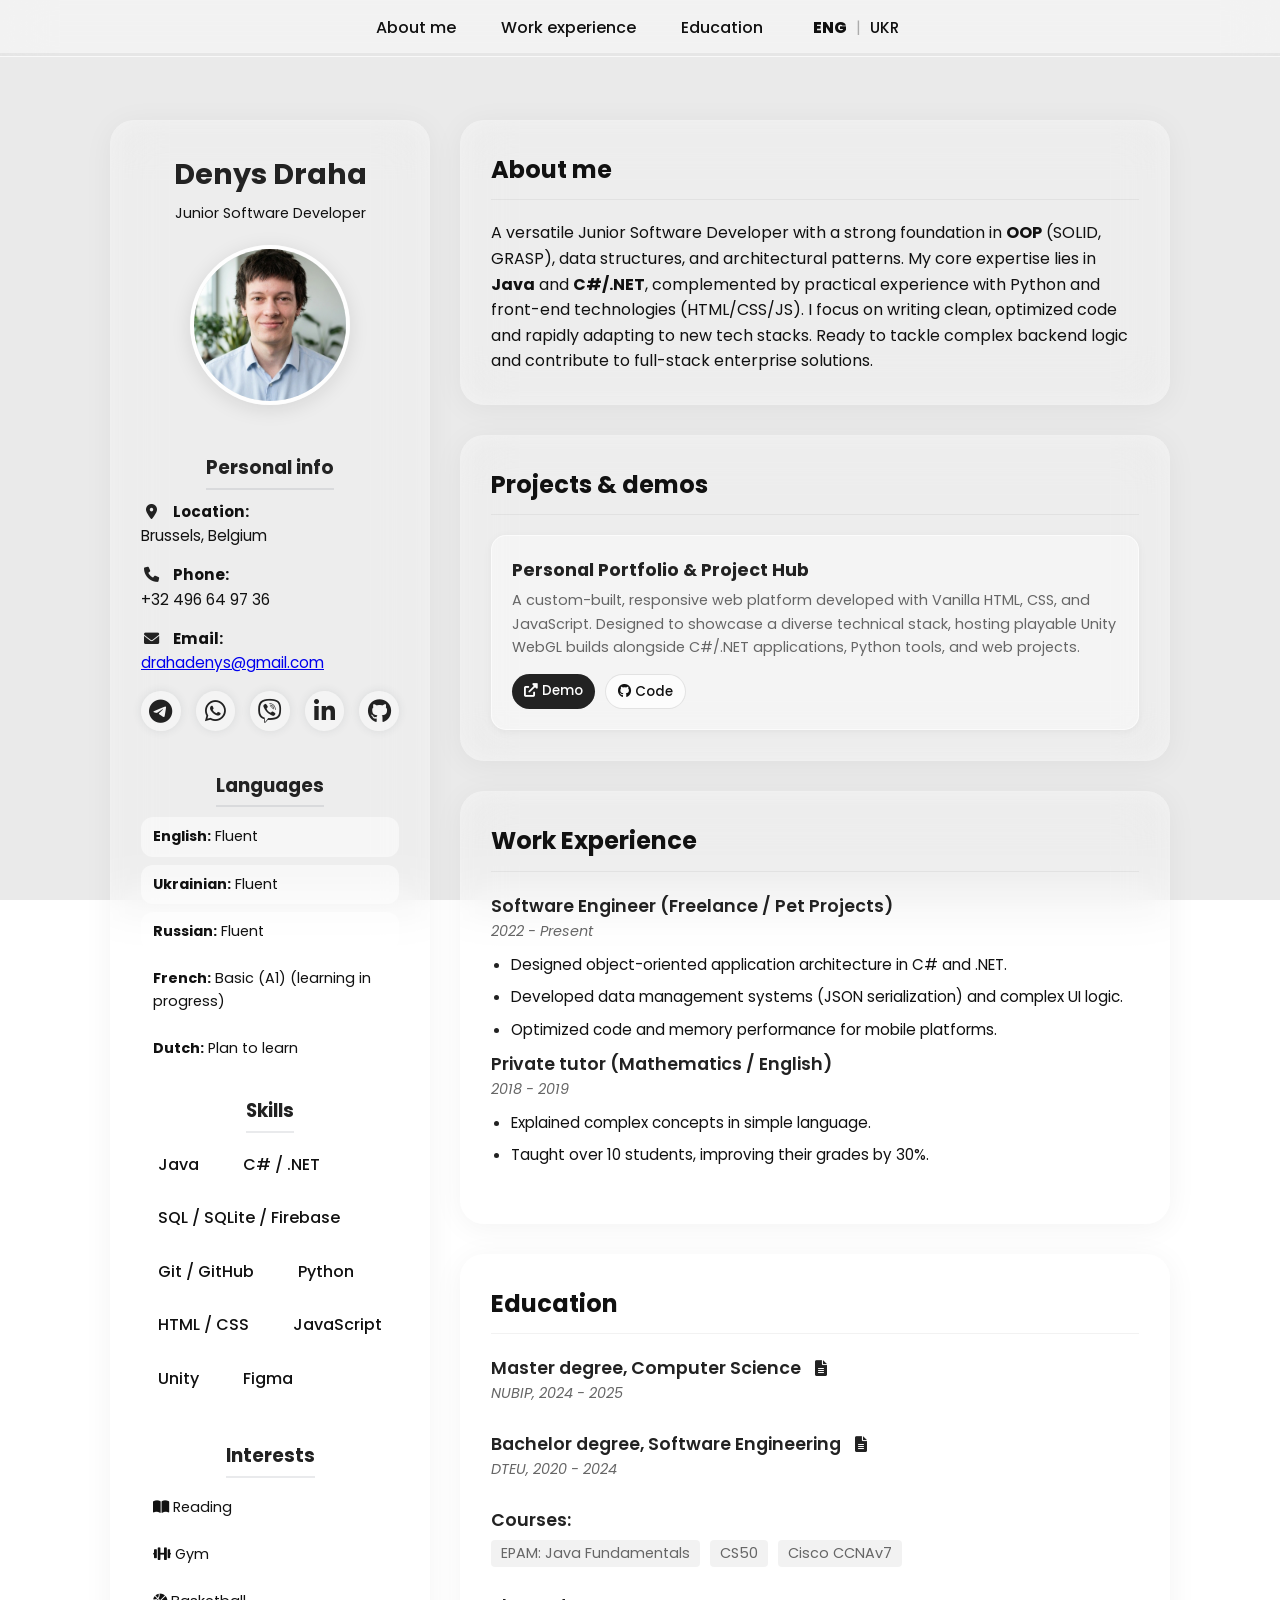
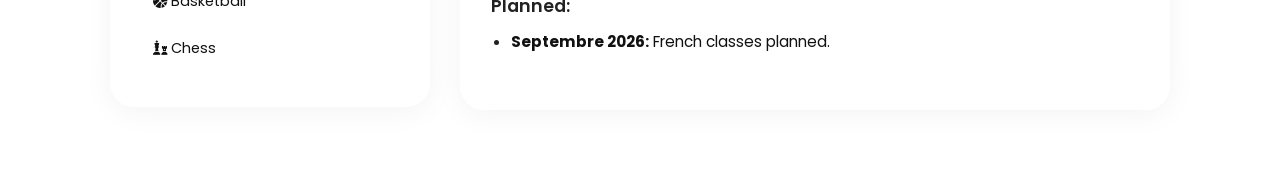
==== index.html @ f695b4cb "CV big update" ====
<!DOCTYPE html>
<html lang="uk">

<head>
    <meta charset="UTF-8">
    <meta name="viewport" content="width=device-width, initial-scale=1.0">
    <title>Draha CV</title>
    <link rel="icon" type="image/svg+xml"
        href="data:image/svg+xml,<svg xmlns=%22http://www.w3.org/2000/svg%22 viewBox=%220 0 384 512%22><path fill=%22%23000000%22 d=%22M64 0C28.7 0 0 28.7 0 64V448c0 35.3 28.7 64 64 64H320c35.3 0 64-28.7 64-64V160H256c-17.7 0-32-14.3-32-32V0H64zM256 0V128H384L256 0zM112 256H272c8.8 0 16 7.2 16 16s-7.2 16-16 16H112c-8.8 0-16-7.2-16-16s7.2-16 16-16zm0 64H272c8.8 0 16 7.2 16 16s-7.2 16-16 16H112c-8.8 0-16-7.2-16-16s7.2-16 16-16zm0 64H272c8.8 0 16 7.2 16 16s-7.2 16-16 16H112c-8.8 0-16-7.2-16-16s7.2-16 16-16z%22/></svg>">
    <link rel="stylesheet" href="style.css">
    <link href="https://fonts.googleapis.com/css2?family=Poppins:wght@300;400;500;600;700&display=swap"
        rel="stylesheet">
    <link rel="stylesheet" href="https://cdnjs.cloudflare.com/ajax/libs/font-awesome/6.0.0-beta3/css/all.min.css">
</head>

<body>


    <div class="sun-rays-container">
        <div class="sun-rays"></div>
    </div>


    <header class="header">
        <nav class="nav">
            <div class="nav-links">
                <a href="#about" class="nav-link">About me</a>
                <a href="#experience" class="nav-link">Work experience</a>
                <a href="#education" class="nav-link">Education</a>

                <div class="lang-switcher">
                    <span class="active-lang">ENG</span>
                    <span class="separator">|</span>
                    <a href="index_uk.html" class="lang-link">UKR</a>
                </div>
            </div>
        </nav>
        <div class="progress-container">
            <div class="progress-bar" id="progressBar"></div>
        </div>
    </header>

    <main class="main-grid">

        <aside class="sidebar glass-card">
            <div class="sidebar-header" style="text-align: center; margin-bottom: 20px;">
                <h1 style="font-size: 1.8rem; margin: 0;">Denys Draha</h1>
                <p style="color: var(--text-muted); font-size: 0.9rem; margin-top: 5px;">Junior Software Developer</p>
            </div>

            <div class="photo-wrapper">
                <img src="img.jpg" alt="Фото профілю" class="profile-photo">
            </div>

            <div class="sidebar-content">
                <h3 class="sidebar-title">Personal info</h3>
                <ul class="info-list">
                    <li><i class="fas fa-map-marker-alt"></i> <strong>Location:</strong><br>Brussels, Belgium</li>
                    <li><i class="fas fa-phone"></i> <strong>Phone:</strong><br>+32 496 64 97 36</li>
                    <li><i class="fas fa-envelope"></i> <strong>Email:</strong><br><a
                            href="mailto:drahadenys@gmail.com">drahadenys@gmail.com</a></li>
                </ul>

                <div class="social-icons">
                    <a href="https://t.me/@Denys_XO" target="_blank" title="Telegram">
                        <i class="fab fa-telegram-plane"></i>
                    </a>
                    <a href="https://wa.me/0966144645" target="_blank" title="WhatsApp">
                        <i class="fab fa-whatsapp"></i>
                    </a>
                    <a href="viber://chat?number=380966144645" target="_blank" title="Viber">
                        <i class="fab fa-viber"></i>
                    </a>
                    <a href="https://www.linkedin.com/in/denys-draha-b24a41227" target="_blank" title="LinkedIn">
                        <i class="fab fa-linkedin-in"></i>
                    </a>
                    <a href="https://github.com/Den-Dragonio" target="_blank" title="GitHub">
                        <i class="fab fa-github"></i>
                    </a>
                </div>

                <h3 class="sidebar-title">Languages</h3>
                <ul class="simple-list">
                    <li><strong>English:</strong> Fluent</li>
                    <li><strong>Ukrainian:</strong> Fluent</li>
                    <li><strong>Russian:</strong> Fluent</li>
                    <li><strong>French:</strong> Basic (A1) (learning in progress)</li>
                    <li><strong>Dutch:</strong> Plan to learn</li>
                </ul>

                <h3 class="sidebar-title">Skills</h3>
                <div class="skills-grid" style="margin-bottom: 20px;">
                    <span>Java</span>
                    <span>C# / .NET</span>
                    <span>SQL / SQLite / Firebase</span>
                    <span>Git / GitHub</span>
                    <span>Python</span>
                    <span>HTML / CSS</span>
                    <span>JavaScript</span>
                    <span>Unity</span>
                    <span>Figma</span>
                </div>

                <h3 class="sidebar-title">Interests</h3>
                <ul class="simple-list">
                    <li><i class="fas fa-book-open"></i> Reading</li>
                    <li><i class="fas fa-dumbbell"></i> Gym</li>
                    <li><i class="fas fa-basketball-ball"></i> Basketball</li>
                    <li><i class="fas fa-chess"></i> Chess</li>
                </ul>
            </div>
        </aside>

        <div class="content-area">

            <section id="about" class="glass-bubble">
                <h2>About me</h2>
                <p>A versatile Junior Software Developer with a strong foundation in <strong>OOP</strong> (SOLID,
                    GRASP),
                    data structures, and architectural patterns. My core expertise lies in <strong>Java</strong> and
                    <strong>C#/.NET</strong>, complemented
                    by practical experience with Python and front-end technologies (HTML/CSS/JS). I focus on writing
                    clean, optimized code and rapidly adapting to new tech stacks. Ready to tackle
                    complex backend logic and contribute to full-stack enterprise solutions.
                </p>
            </section>

            <section id="projects" class="section-block glass-bubble">
                <h2>Projects & demos</h2>
                <div class="projects-container">
                    <article class="project-card">
                        <h4>Personal Portfolio & Project Hub</h4>
                        <p class="project-desc">A custom-built, responsive web platform developed with Vanilla HTML,
                            CSS, and JavaScript.
                            Designed to showcase a diverse technical stack, hosting playable Unity WebGL builds
                            alongside C#/.NET applications,
                            Python tools, and web projects.</p>
                        <div class="project-links">
                            <a href="https://den-dragonio.github.io/my-apps/" target="_blank"
                                class="project-link demo-link"><i class="fas fa-external-link-alt"></i> Demo</a>
                            <a href="https://github.com/Den-Dragonio/my-apps" target="_blank"
                                class="project-link code-link"><i class="fab fa-github"></i> Code</a>
                        </div>
                    </article>
                </div>
            </section>

            <section id="experience" class="glass-bubble">
                <h2>Work Experience</h2>
                <article class="item">
                    <h4>Software Engineer (Freelance / Pet Projects)</h4>
                    <p class="meta">2022 - Present</p>
                    <ul class="experience-list">
                        <li>Designed object-oriented application architecture in C# and .NET.</li>
                        <li>Developed data management systems (JSON serialization) and complex UI logic.</li>
                        <li>Optimized code and memory performance for mobile platforms.</li>
                    </ul>

                    <h4>Private tutor (Mathematics / English)</h4>
                    <p class="meta">2018 - 2019</p>
                    <ul class="experience-list">
                        <li>Explained complex concepts in simple language.</li>
                        <li>Taught over 10 students, improving their grades by 30%.</li>
                    </ul>
                </article>
            </section>

            <section id="education" class="glass-bubble">
                <h2>Education</h2>

                <article class="item">
                    <h4>
                        Master degree, Computer Science
                        <i class="fas fa-file-alt view-diploma" onclick="openDiploma('masters.png')"
                            title="View Diploma"></i>
                    </h4>
                    <p class="meta">NUBIP, 2024 - 2025</p>
                </article>
                <article class="item">
                    <h4>
                        Bachelor degree, Software Engineering
                        <i class="fas fa-file-alt view-diploma" onclick="openDiploma('bahelor.png')"
                            title="View Diploma"></i>
                    </h4>
                    <p class="meta">DTEU, 2020 - 2024</p>
                </article>
                <div class="item">
                    <h4>Courses:</h4>
                    <ul class="tags">
                        <li>EPAM: Java Fundamentals</li>
                        <li>CS50</li>
                        <li>Cisco CCNAv7</li>
                    </ul>
                </div>

                <div class="item" style="margin-top: 20px;">
                    <h4>Planned:</h4>
                    <ul class="experience-list">
                        <li><strong>Septembre 2026:</strong> French classes planned.</li>
                    </ul>
                </div>
            </section>

        </div>
    </main>
    <div id="diplomaModal" class="modal">
        <span class="close-btn">&times;</span>
        <img class="modal-content" id="modalImage">
    </div>
    <script src="script.js"></script>
</body>

</html>
---- style.css ----
/* style.css - Cyber Glacier / Liquid Glass (Final Fixed Version) */

:root {
    /* --- Палітра Чисто-Біла / Нейтральна (Без блакитного відтінку) --- */
    --primary: #222222; /* Чистий темно-сірий */
    --accent: #EEEEEE;  /* Світло-сірий */
    --text-main: #111111; /* Майже чорний */
    --text-secondary: #666666; /* Нейтральний сірий */

    /* --- Налаштування Скла (Glassmorphism) --- */
    --glass-bg: rgba(255, 255, 255, 0.15); /* Максимально прозорий скляний ефект */
    --glass-border: 1px solid rgba(255, 255, 255, 0.2);
    --glass-shadow: 0 4px 30px rgba(0, 0, 0, 0.05);
    --glass-blur: blur(25px) saturate(180%);
    --bubble-shine: inset 0 0 20px rgba(255, 255, 255, 0.3);

    /* Легке світіння для фонових елементів */
    --neon-glow: 0 0 15px rgba(255, 255, 255, 0.5);
}

html {
    scroll-behavior: smooth;
    scroll-padding-top: 100px;
}

* {
    margin: 0;
    padding: 0;
    box-sizing: border-box;
}

body {
    font-family: 'Poppins', sans-serif;
    color: var(--text-main);
    line-height: 1.6;
    min-height: 100vh;
    overflow-x: hidden;

    /* Базовий фон прибрано, щоб було видно промені (вони у z-index: -1) */
    background: transparent;
}

/* --- Сонячні промені (Sun rays background) --- */
.sun-rays-container {
    position: fixed;
    top: 0;
    left: 0;
    width: 100vw;
    height: 100vh;
    z-index: -1;
    overflow: hidden;
    pointer-events: none;
    background: #EAEAEA; /* Чистий світло-сірий без синяви */
}

.sun-rays {
    position: absolute;
    top: -50%;
    left: -50%;
    width: 200%;
    height: 200%;
    /* Діагональні промені зверху зліва */
    background: repeating-linear-gradient(
        45deg,
        rgba(255, 255, 255, 0) 0%,
        rgba(255, 255, 255, 0) 6%,
        rgba(255, 255, 255, 1) 12%, /* Сліпучо-білі промені */
        rgba(255, 255, 255, 0) 18%
    );
    filter: blur(12px);
    opacity: 0;
    transform-origin: top center;
    /* Рух вправо та плавне згасання/поява */
    animation: 
        raysMove 25s ease-in-out infinite alternate,
        raysFade 10s ease-in-out infinite alternate;
        
    /* Плавне згасання променів знизу */
    -webkit-mask-image: linear-gradient(to bottom, rgba(0,0,0,1) 0%, rgba(0,0,0,0) 90%);
    mask-image: linear-gradient(to bottom, rgba(0,0,0,1) 0%, rgba(0,0,0,0) 90%);
}

@keyframes raysMove {
    0% { transform: translateX(-15%); }
    100% { transform: translateX(5%); }
}

@keyframes raysFade {
    0% { opacity: 0; }       /* Плавно і повністю зникають (за хмарами) */
    20% { opacity: 0; }
    80% { opacity: 1; }      /* Плавно і яскраво з'являються */
    100% { opacity: 1; }
}

/* --- ХЕДЕР (Виправлений) --- */
.header {
    position: fixed;
    top: 0;
    width: 100%;
    padding: 15px 0;
    /* Дуже прозора шапка як iOS */
    background: rgba(255, 255, 255, 0.4);
    backdrop-filter: blur(25px) saturate(180%);
    -webkit-backdrop-filter: blur(25px) saturate(180%);
    border-bottom: 1px solid rgba(255, 255, 255, 0.5);
    z-index: 100;
    transition: all 0.3s ease;
}

/* Головний контейнер навігації */
.nav {
    display: flex;
    max-width: 1200px;
    margin: 0 auto;
    /* Центруємо все по горизонталі */
    justify-content: center;
    align-items: center;
    /* Відступ між групою посилань і перемикачем мови */
    gap: 40px;
    padding: 0 20px;
}

/* Контейнер посилань (Фіксована ширина проти "стрибків") */
.nav-links {
    display: flex;
    justify-content: center;
    align-items: center;

    /* Великий відступ між словами */
    gap: 45px;

    /* Фіксована ширина (достатня для EN версії), щоб не рухався перемикач мови */
    width: 850px;
}

/* Окремі посилання */
.nav-links a {
    text-decoration: none;
    color: var(--text-main);
    font-weight: 500;
    margin: 0;
    position: relative;
    transition: color 0.3s;
    white-space: nowrap;
    /* Заборона переносу слів */
}

.nav-links a:hover {
    color: var(--primary);
}

/* --- Перемикач Мови --- */
.lang-switcher {
    display: flex;
    align-items: center;
    font-size: 0.95em;
    /* Ніяких float або margin-left */
}

.active-lang {
    color: var(--text-main);
    /* Колір як у тексту */
    padding: 0 5px;
    font-weight: 800;
    /* Жирний */
}

.lang-link {
    color: var(--text-secondary);
    /* Сірий */
    text-decoration: none;
    padding: 0 5px;
    transition: all 0.2s;
    font-weight: 400;
}

.lang-link:hover {
    color: var(--primary);
    transform: scale(1.1);
}

.separator {
    color: var(--text-secondary);
    margin: 0 4px;
    opacity: 0.5;
}

/* --- Прогрес бар --- */
.progress-container {
    position: absolute;
    bottom: 0;
    left: 0;
    width: 100%;
    height: 3px;
    background: rgba(0, 0, 0, 0.05);
}

.progress-bar {
    height: 100%;
    background: linear-gradient(90deg, #E2E8F0 0%, #2D3748 100%);
    width: 0%;
    transition: width 0.1s;
}

/* --- Основна сітка (Layout) --- */
.main-grid {
    display: grid;
    grid-template-columns: 320px 1fr;
    /* Ліва фіксована, права гнучка */
    gap: 30px;
    max-width: 1100px;
    margin: 120px auto 40px;
    /* Відступ зверху під хедер */
    padding: 0 20px;
}

/* --- Стилі Карток (Glassmorphism) --- */
.glass-card,
.glass-bubble {
    position: relative; /* Для позиціонування відблиску */
    background: var(--glass-bg);
    box-shadow: var(--glass-shadow), var(--bubble-shine);
    backdrop-filter: var(--glass-blur);
    -webkit-backdrop-filter: var(--glass-blur);
    border: var(--glass-border);
    border-radius: 24px;
    padding: 30px;
    transition: transform 0.3s ease;
}

/* Агресивний світловий відблиск по краю (Sniper Glint) */
.glass-card::before,
.glass-bubble::before {
    content: "";
    position: absolute;
    top: -2px; left: -2px; right: -2px; bottom: -2px;
    border-radius: inherit;
    padding: 2px;
    background: radial-gradient(
        800px circle at var(--mouse-x, 50%) var(--mouse-y, 50%), 
        rgba(255, 255, 255, 1) 0%,       /* Сліпучий центр */
        rgba(255, 255, 255, 0.8) 10%,    /* Сильний ореол */
        rgba(255, 255, 255, 0.3) 30%,    /* Далеке поширення рамкою */
        transparent 50%
    );
    -webkit-mask: linear-gradient(#fff 0 0) content-box, linear-gradient(#fff 0 0);
    -webkit-mask-composite: xor;
    mask-composite: exclude;
    pointer-events: none;
    opacity: 0;
    transition: opacity 0.8s ease; /* Плавне і довге затухання після відводу курсору */
    z-index: 10;
}

/* Внутрішнє світіння від сонячного зайчика */
.glass-card::after,
.glass-bubble::after {
    content: "";
    position: absolute;
    inset: 0;
    border-radius: inherit;
    background: radial-gradient(
        1000px circle at var(--mouse-x, 50%) var(--mouse-y, 50%), 
        rgba(255, 255, 255, 0.2) 0%,
        transparent 40%
    );
    pointer-events: none;
    opacity: 0;
    transition: opacity 0.8s ease; /* Плавне затухання */
    z-index: 11;
}

/* Швидка поява відблиску при наведенні */
.glass-card:hover::before,
.glass-bubble:hover::before,
.glass-card:hover::after,
.glass-bubble:hover::after {
    opacity: 1;
    transition: opacity 0.2s ease; /* Швидко спалахує наче відблиск оптики */
}

.glass-bubble {
    margin-bottom: 30px;
}

.glass-bubble:hover {
    transform: translateY(-2px);
}

/* --- Ліва Колонка (Sidebar) --- */
.sidebar {
    position: sticky;
    top: 100px;
    /* Липне при скролі */
    height: fit-content;
    text-align: center;
}

.photo-wrapper {
    margin-bottom: 20px;
}

.profile-photo {
    width: 160px;
    height: 160px;
    border-radius: 50%;
    object-fit: cover;
    border: 4px solid rgba(255, 255, 255, 0.9);
    box-shadow: 0 4px 20px rgba(0, 0, 0, 0.1);
}

.sidebar-title {
    color: var(--primary);
    margin: 20px 0 10px;
    border-bottom: 2px solid rgba(45, 55, 72, 0.1);
    /* Легка лінія */
    padding-bottom: 5px;
    display: inline-block;
}

/* Контакти та Списки в Сайдбарі */
.info-list,
.simple-list {
    list-style: none;
    text-align: left;
}

.info-list li {
    margin-bottom: 15px;
    font-size: 0.95em;
    word-break: break-word;
    /* Щоб email не ламав верстку */
}

.info-list i {
    color: var(--primary);
    width: 20px;
    text-align: center;
    margin-right: 8px;
}

.simple-list li {
    background: rgba(255, 255, 255, 0.5);
    margin-bottom: 8px;
    padding: 8px 12px;
    border-radius: 12px;
    font-size: 0.9em;
}

/* Соціальні іконки */
.social-icons {
    margin-top: 15px;
    margin-bottom: 20px;
    display: flex;
    justify-content: center;
    gap: 15px;
}

.social-icons a {
    color: var(--primary);
    font-size: 1.5em;
    width: 40px;
    height: 40px;
    display: flex;
    align-items: center;
    justify-content: center;
    border-radius: 50%;
    background: rgba(255, 255, 255, 0.4);
    box-shadow: 0 0 10px rgba(45, 55, 72, 0.1);
    transition: all 0.2s ease;
    text-decoration: none;
}

.social-icons a:hover {
    color: #fff;
    background: var(--primary);
    box-shadow: 0 4px 15px rgba(45, 55, 72, 0.3);
    transform: translateY(-2px);
}

/* --- Права Колонка (Контент) --- */
h1 {
    font-size: 2.5em;
    color: var(--primary);
    margin-bottom: 5px;
}

.subtitle {
    font-size: 1.1em;
    color: var(--text-secondary);
}

h2 {
    color: var(--text-main);
    margin-bottom: 20px;
    padding-bottom: 10px;
    border-bottom: 1px solid rgba(0, 0, 0, 0.05);
}

.item {
    margin-bottom: 25px;
}

.item h4 {
    font-size: 1.1em;
    color: var(--primary);
    font-weight: 600;
}

.meta {
    font-size: 0.9em;
    color: var(--text-secondary);
    margin-bottom: 10px;
    font-style: italic;
}

/* Списки в Досвіді роботи */
.experience-list {
    margin-top: 10px;
    padding-left: 20px;
    list-style-type: disc;
}

.experience-list li {
    margin-bottom: 8px;
    color: var(--text-main);
    font-size: 0.95em;
}

.experience-list li::marker {
    color: var(--primary);
}

/* Посилання на диплом */
.diploma-link {
    display: inline-block;
    margin-top: 5px;
    color: var(--text-main);
    text-decoration: none;
    font-weight: 600;
    background: rgba(255, 255, 255, 0.6);
    padding: 5px 15px;
    border-radius: 20px;
    transition: background 0.3s;
}

.diploma-link:hover {
    background: #fff;
    color: var(--primary);
}

/* Секція Навичок */
.skills-grid {
    display: flex;
    flex-wrap: wrap;
    gap: 10px;
}

.skills-grid span {
    background: rgba(255, 255, 255, 0.6);
    padding: 8px 16px;
    border-radius: 20px;
    font-weight: 500;
    border: 1px solid rgba(255, 255, 255, 0.8);
    color: var(--text-main);
}

.tags {
    list-style: none;
    display: flex;
    gap: 10px;
    margin-top: 5px;
}

.tags li {
    font-size: 0.9em;
    color: var(--text-secondary);
    background: rgba(0, 0, 0, 0.05);
    padding: 2px 10px;
    border-radius: 4px;
}

/* Секція Проектів */
.projects-container {
    display: grid;
    grid-template-columns: repeat(auto-fit, minmax(280px, 1fr));
    gap: 20px;
    margin-top: 15px;
}

.project-card {
    background: rgba(255, 255, 255, 0.4);
    padding: 20px;
    border-radius: 15px;
    box-shadow: 0 2px 10px rgba(0, 0, 0, 0.05);
    border: 1px solid rgba(255, 255, 255, 0.6);
    transition: transform 0.2s;
}

.project-card:hover {
    transform: translateY(-3px);
    background: rgba(255, 255, 255, 0.6);
}

.project-card h4 {
    color: var(--primary);
    margin-bottom: 5px;
    font-size: 1.1em;
}

.project-desc {
    font-size: 0.9em;
    color: var(--text-secondary);
    margin-bottom: 15px;
}

.project-links {
    margin-top: 10px;
    display: flex;
    gap: 10px;
}

.project-link {
    text-decoration: none;
    padding: 6px 12px;
    border-radius: 20px;
    font-size: 0.85em;
    font-weight: 500;
    transition: all 0.2s;
}

.demo-link {
    background: var(--primary);
    color: white;
}

.demo-link:hover {
    background: #1A202C;
}

.code-link {
    background: rgba(255, 255, 255, 0.7);
    color: var(--text-main);
    border: 1px solid rgba(0, 0, 0, 0.1);
}

.code-link:hover {
    background: #fff;
    color: #000;
}


/* --- АДАПТИВНІСТЬ (Мобільна версія) --- */
@media (max-width: 900px) {
    .main-grid {
        grid-template-columns: 1fr;
        /* Одна колонка */
    }

    .sidebar {
        position: static;
        margin-bottom: 30px;
    }

    /* Скидання фіксованої ширини для мобільних */
    .nav-links {
        width: 100%;
        flex-wrap: wrap;
        gap: 15px;
    }

    .nav {
        flex-direction: column;
        gap: 20px;
        padding-bottom: 10px;
    }
}

/* --- Модальное окно (Lightbox) --- */
.modal {
    display: none;
    /* Скрыто по умолчанию */
    position: fixed;
    z-index: 1000;
    /* Поверх всего */
    padding-top: 60px;
    left: 0;
    top: 0;
    width: 100%;
    height: 100%;
    overflow: auto;
    background-color: rgba(0, 0, 0, 0.85);
    /* Темный фон */
    backdrop-filter: blur(5px);
    /* Размытие фона сайта */
    transition: opacity 0.3s;
}

/* Изображение внутри модального окна */
.modal-content {
    margin: auto;
    display: block;
    width: 80%;
    max-width: 900px;
    /* Не больше 900px */
    border-radius: 8px;
    box-shadow: 0 0 20px rgba(255, 255, 255, 0.2);
    animation: zoomIn 0.3s;
}

@keyframes zoomIn {
    from {
        transform: scale(0.8);
        opacity: 0
    }

    to {
        transform: scale(1);
        opacity: 1
    }
}

/* Кнопка закрытия (крестик) */
.close-btn {
    position: absolute;
    top: 30px;
    right: 45px;
    color: #f1f1f1;
    font-size: 50px;
    font-weight: bold;
    transition: 0.3s;
    cursor: pointer;
}

.close-btn:hover,
.close-btn:focus {
    color: var(--accent);
    /* Используем ваш голубой цвет */
    text-decoration: none;
    cursor: pointer;
}

/* Стиль иконки возле текста */
.view-diploma {
    cursor: pointer;
    color: var(--primary);
    margin-left: 10px;
    font-size: 0.9em;
    transition: transform 0.2s, color 0.2s;
}

.view-diploma:hover {
    transform: scale(1.2);
    color: var(--accent);
}

/* Адаптив для телефонов */
@media only screen and (max-width: 700px) {
    .modal-content {
        width: 95%;
    }

    .close-btn {
        top: 20px;
        right: 25px;
        font-size: 40px;
    }
}
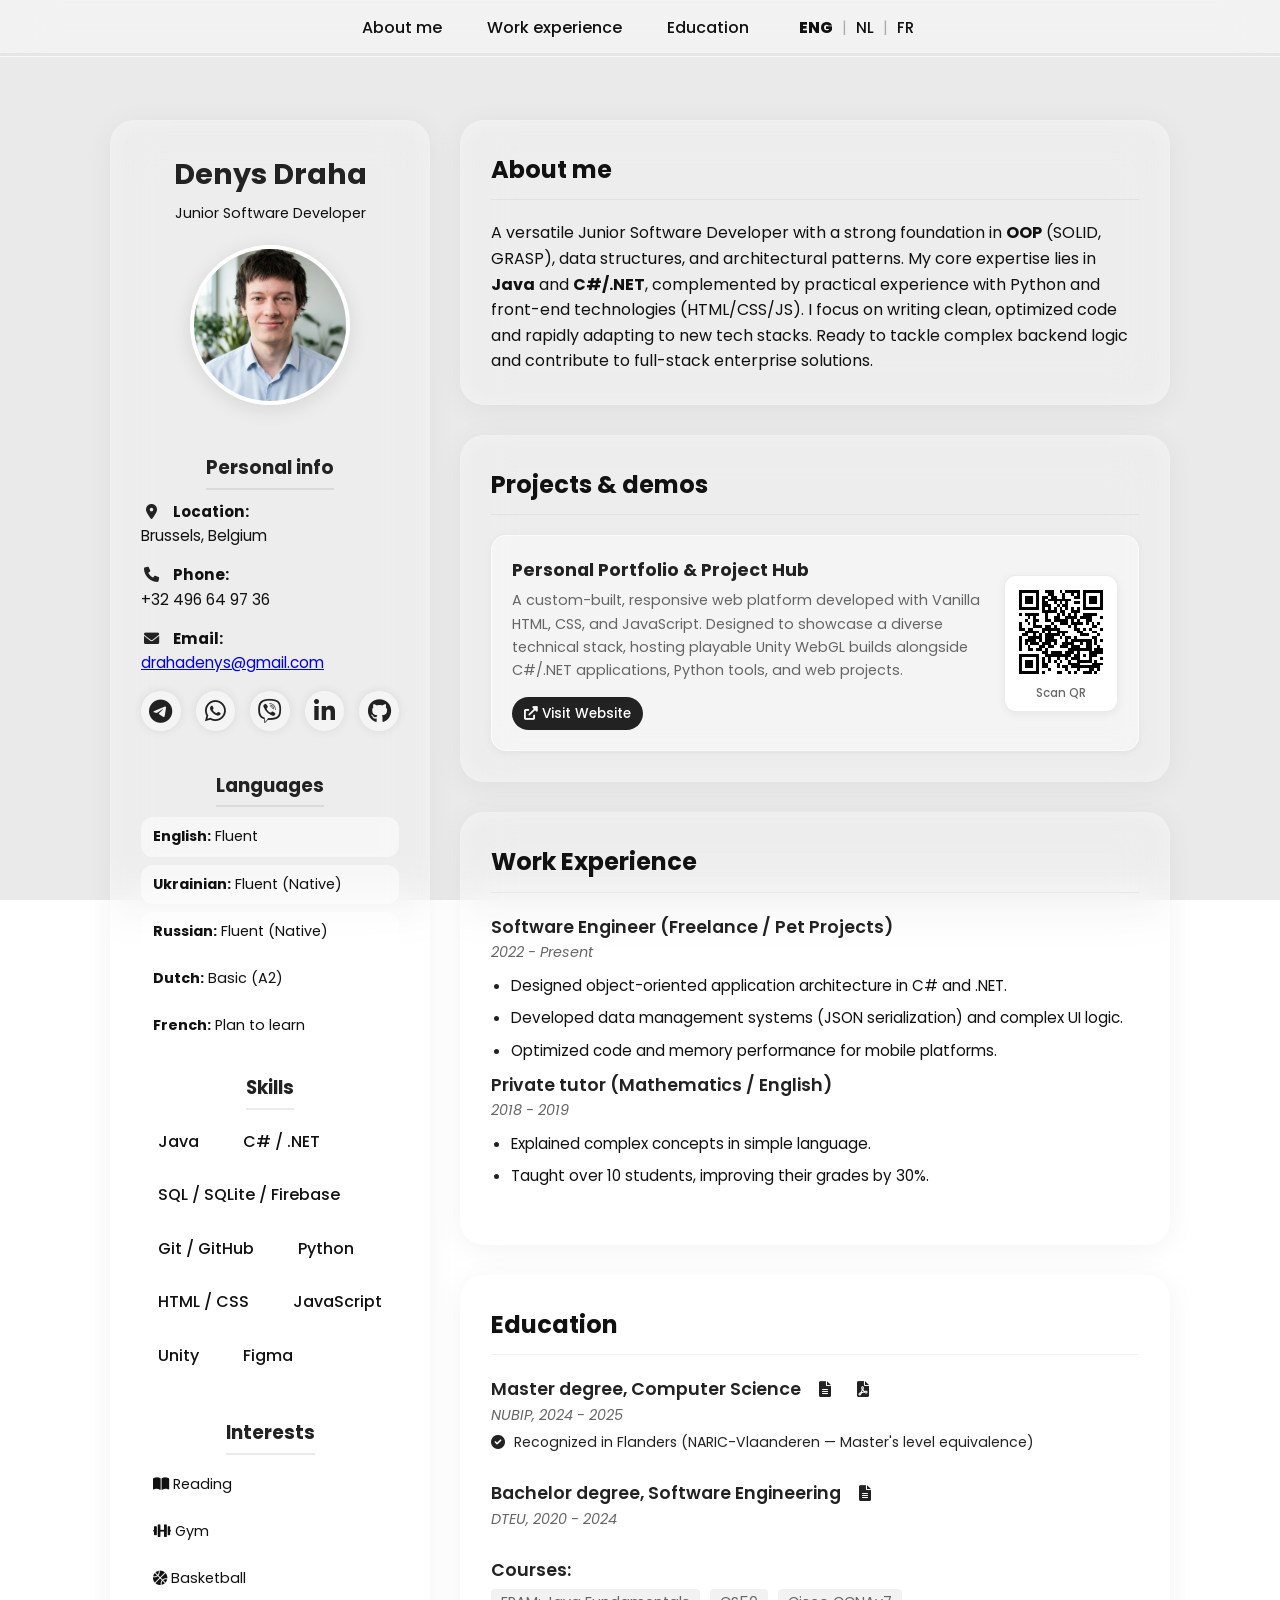
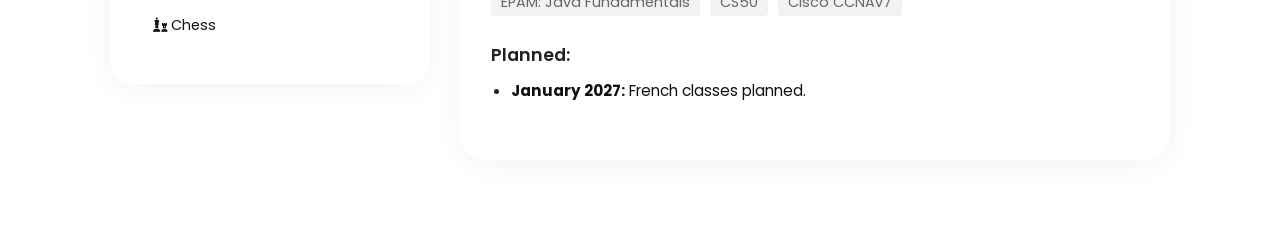
==== commit 89b8542d: "cv 2 month upd" ====
--- a/index.html
+++ b/index.html
@@ -1,5 +1,5 @@
 <!DOCTYPE html>
-<html lang="uk">
+<html lang="en">
 
 <head>
     <meta charset="UTF-8">
@@ -22,16 +22,18 @@
 
 
     <header class="header">
-        <nav class="nav">
+        <nav class="nav" aria-label="Primary">
             <div class="nav-links">
                 <a href="#about" class="nav-link">About me</a>
                 <a href="#experience" class="nav-link">Work experience</a>
                 <a href="#education" class="nav-link">Education</a>
 
                 <div class="lang-switcher">
-                    <span class="active-lang">ENG</span>
+                    <span class="active-lang" aria-current="page">ENG</span>
                     <span class="separator">|</span>
-                    <a href="index_uk.html" class="lang-link">UKR</a>
+                    <a href="index_nl.html" class="lang-link">NL</a>
+                    <span class="separator">|</span>
+                    <a href="index_fr.html" class="lang-link">FR</a>
                 </div>
             </div>
         </nav>
@@ -49,7 +51,7 @@
             </div>
 
             <div class="photo-wrapper">
-                <img src="img.jpg" alt="Фото профілю" class="profile-photo">
+                <img src="img.jpg" alt="Profile photo" class="profile-photo">
             </div>
 
             <div class="sidebar-content">
@@ -82,10 +84,10 @@
                 <h3 class="sidebar-title">Languages</h3>
                 <ul class="simple-list">
                     <li><strong>English:</strong> Fluent</li>
-                    <li><strong>Ukrainian:</strong> Fluent</li>
-                    <li><strong>Russian:</strong> Fluent</li>
-                    <li><strong>French:</strong> Basic (A1) (learning in progress)</li>
-                    <li><strong>Dutch:</strong> Plan to learn</li>
+                    <li><strong>Ukrainian:</strong> Fluent (Native)</li>
+                    <li><strong>Russian:</strong> Fluent (Native)</li>
+                    <li><strong>Dutch:</strong> Basic (A2)</li>
+                    <li><strong>French:</strong> Plan to learn</li>
                 </ul>
 
                 <h3 class="sidebar-title">Skills</h3>
@@ -129,18 +131,30 @@
                 <h2>Projects & demos</h2>
                 <div class="projects-container">
                     <article class="project-card">
-                        <h4>Personal Portfolio & Project Hub</h4>
-                        <p class="project-desc">A custom-built, responsive web platform developed with Vanilla HTML,
-                            CSS, and JavaScript.
-                            Designed to showcase a diverse technical stack, hosting playable Unity WebGL builds
-                            alongside C#/.NET applications,
-                            Python tools, and web projects.</p>
-                        <div class="project-links">
-                            <a href="https://den-dragonio.github.io/my-apps/" target="_blank"
-                                class="project-link demo-link"><i class="fas fa-external-link-alt"></i> Demo</a>
-                            <a href="https://github.com/Den-Dragonio/my-apps" target="_blank"
-                                class="project-link code-link"><i class="fab fa-github"></i> Code</a>
+                        <div class="project-card-body">
+                            <h4>Personal Portfolio &amp; Project Hub</h4>
+                            <p class="project-desc">A custom-built, responsive web platform developed with Vanilla HTML,
+                                CSS, and JavaScript.
+                                Designed to showcase a diverse technical stack, hosting playable Unity WebGL builds
+                                alongside C#/.NET applications,
+                                Python tools, and web projects.</p>
+                            <div class="project-links">
+                                <a href="https://den-dragonio.github.io/my-apps/" target="_blank"
+                                    rel="noopener noreferrer" class="project-link demo-link"><i
+                                        class="fas fa-external-link-alt" aria-hidden="true"></i> Visit Website</a>
+                            </div>
                         </div>
+                        <a href="https://den-dragonio.github.io/my-apps/" target="_blank" rel="noopener noreferrer"
+                            class="project-qr" aria-label="QR code for Personal Portfolio & Project Hub website"
+                            title="Scan QR code to open https://den-dragonio.github.io/my-apps/">
+                            <svg xmlns="http://www.w3.org/2000/svg" viewBox="0 0 33 33" shape-rendering="crispEdges"
+                                aria-hidden="true">
+                                <path fill="#ffffff" d="M0 0h33v33H0z" />
+                                <path stroke="#000000"
+                                    d="M2 2.5h7m2 0h3m2 0h1m1 0h5m1 0h7M2 3.5h1m5 0h1m3 0h2m3 0h1m2 0h1m1 0h1m1 0h1m5 0h1M2 4.5h1m1 0h3m1 0h1m1 0h2m1 0h2m2 0h1m3 0h2m1 0h1m1 0h3m1 0h1M2 5.5h1m1 0h3m1 0h1m1 0h1m1 0h8m4 0h1m1 0h3m1 0h1M2 6.5h1m1 0h3m1 0h1m1 0h2m2 0h1m1 0h1m1 0h1m2 0h2m1 0h1m1 0h3m1 0h1M2 7.5h1m5 0h1m1 0h3m2 0h1m1 0h2m5 0h1m5 0h1M2 8.5h7m1 0h1m1 0h1m1 0h1m1 0h1m1 0h1m1 0h1m1 0h1m1 0h7M10 9.5h5m1 0h2m2 0h3M2 10.5h1m1 0h5m2 0h1m3 0h1m1 0h1m1 0h1m1 0h1m2 0h5M5 11.5h1m1 0h1m3 0h1m2 0h2m2 0h4m1 0h4m3 0h1M4 12.5h1m2 0h2m2 0h2m1 0h5m1 0h1m1 0h1m2 0h2M2 13.5h1m2 0h1m1 0h1m5 0h1m2 0h3m1 0h4m1 0h1m1 0h1m1 0h1M2 14.5h1m4 0h3m1 0h2m1 0h1m4 0h1m1 0h1m5 0h2M2 15.5h2m1 0h2m3 0h6m5 0h2m1 0h1m1 0h1m3 0h1M4 16.5h5m1 0h1m1 0h1m2 0h4m3 0h2m3 0h2M3 17.5h2m2 0h1m1 0h1m1 0h5m1 0h1m5 0h3m3 0h1M2 18.5h1m2 0h5m1 0h3m2 0h1m1 0h2m1 0h1m5 0h2M2 19.5h1m1 0h4m1 0h1m1 0h4m3 0h1m1 0h7m1 0h1m1 0h1M2 20.5h1m1 0h1m1 0h3m1 0h3m1 0h1m2 0h4m2 0h1m1 0h2m1 0h1M2 21.5h1m2 0h1m3 0h2m1 0h2m2 0h3m1 0h3m2 0h2m2 0h1M2 22.5h1m2 0h2m1 0h2m1 0h1m7 0h8m1 0h3M10 23.5h2m1 0h4m1 0h3m1 0h1m3 0h5M2 24.5h7m2 0h9m1 0h2m1 0h1m1 0h3M2 25.5h1m5 0h1m1 0h1m1 0h1m2 0h1m2 0h1m1 0h3m3 0h1m3 0h1M2 26.5h1m1 0h3m1 0h1m1 0h1m1 0h1m1 0h1m1 0h1m2 0h1m2 0h5m1 0h1M2 27.5h1m1 0h3m1 0h1m1 0h2m3 0h1m3 0h4m4 0h4M2 28.5h1m1 0h3m1 0h1m1 0h2m3 0h1m1 0h2m1 0h10M2 29.5h1m5 0h1m3 0h1m5 0h1m3 0h1m3 0h2m1 0h1M2 30.5h7m1 0h1m4 0h2m2 0h1m1 0h1m2 0h3m1 0h1" />
+                            </svg>
+                            <span>Scan QR</span>
+                        </a>
                     </article>
                 </div>
             </section>
@@ -171,16 +185,27 @@
                 <article class="item">
                     <h4>
                         Master degree, Computer Science
-                        <i class="fas fa-file-alt view-diploma" onclick="openDiploma('masters.png')"
-                            title="View Diploma"></i>
+                        <button type="button" class="diploma-icon-btn view-diploma" onclick="openDiploma('masters.png')"
+                            title="View Diploma" aria-label="View Master's diploma">
+                            <i class="fas fa-file-alt" aria-hidden="true"></i>
+                        </button>
+                        <a href="N261035042_Beslissing_Getekend%20Denys%20Draha.pdf" target="_blank"
+                            rel="noopener noreferrer" class="diploma-icon-btn view-diploma"
+                            title="View Flanders Equivalence Certificate (PDF)"
+                            aria-label="View Flanders level equivalence certificate (PDF)">
+                            <i class="fas fa-file-pdf" aria-hidden="true"></i>
+                        </a>
                     </h4>
                     <p class="meta">NUBIP, 2024 - 2025</p>
+                    <p class="recognition-note"><i class="fas fa-check-circle" aria-hidden="true"></i> Recognized in Flanders (NARIC-Vlaanderen — Master's level equivalence)</p>
                 </article>
                 <article class="item">
                     <h4>
                         Bachelor degree, Software Engineering
-                        <i class="fas fa-file-alt view-diploma" onclick="openDiploma('bahelor.png')"
-                            title="View Diploma"></i>
+                        <button type="button" class="diploma-icon-btn view-diploma" onclick="openDiploma('bahelor.png')"
+                            title="View Diploma" aria-label="View Bachelor's diploma">
+                            <i class="fas fa-file-alt" aria-hidden="true"></i>
+                        </button>
                     </h4>
                     <p class="meta">DTEU, 2020 - 2024</p>
                 </article>
@@ -196,16 +221,16 @@
                 <div class="item" style="margin-top: 20px;">
                     <h4>Planned:</h4>
                     <ul class="experience-list">
-                        <li><strong>Septembre 2026:</strong> French classes planned.</li>
+                        <li><strong>January 2027:</strong> French classes planned.</li>
                     </ul>
                 </div>
             </section>
 
         </div>
     </main>
-    <div id="diplomaModal" class="modal">
-        <span class="close-btn">&times;</span>
-        <img class="modal-content" id="modalImage">
+    <div id="diplomaModal" class="modal" role="dialog" aria-modal="true" aria-label="Diploma preview">
+        <button type="button" class="close-btn" aria-label="Close">&times;</button>
+        <img class="modal-content" id="modalImage" alt="Diploma preview">
     </div>
     <script src="script.js"></script>
 </body>
--- a/style.css
+++ b/style.css
@@ -129,8 +129,9 @@
     /* Великий відступ між словами */
     gap: 45px;
 
-    /* Фіксована ширина (достатня для EN версії), щоб не рухався перемикач мови */
-    width: 850px;
+    /* Максимальна ширина (достатня для EN версії), щоб не рухався перемикач мови */
+    width: 100%;
+    max-width: 850px;
 }
 
 /* Окремі посилання */
@@ -495,6 +496,48 @@
     box-shadow: 0 2px 10px rgba(0, 0, 0, 0.05);
     border: 1px solid rgba(255, 255, 255, 0.6);
     transition: transform 0.2s;
+    display: flex;
+    align-items: center;
+    justify-content: space-between;
+    gap: 20px;
+    flex-wrap: wrap;
+}
+
+.project-card-body {
+    flex: 1 1 240px;
+}
+
+.project-qr {
+    flex-shrink: 0;
+    display: inline-flex;
+    flex-direction: column;
+    align-items: center;
+    gap: 4px;
+    background: #ffffff;
+    padding: 8px;
+    border-radius: 12px;
+    border: 1px solid rgba(0, 0, 0, 0.08);
+    box-shadow: 0 2px 10px rgba(0, 0, 0, 0.06);
+    text-decoration: none;
+    color: var(--text-secondary);
+    font-size: 0.72em;
+    font-weight: 500;
+    transition: transform 0.2s;
+}
+
+.project-qr:hover {
+    transform: scale(1.04);
+}
+
+.project-qr:focus-visible {
+    outline: 2px solid var(--primary);
+    outline-offset: 2px;
+}
+
+.project-qr svg {
+    width: 96px;
+    height: 96px;
+    display: block;
 }
 
 .project-card:hover {
@@ -641,17 +684,55 @@
 }
 
 /* Стиль иконки возле текста */
+.diploma-icon-btn {
+    background: none;
+    border: none;
+    padding: 4px 6px;
+    font: inherit;
+    display: inline-flex;
+    align-items: center;
+    justify-content: center;
+    vertical-align: middle;
+    text-decoration: none;
+    min-width: 28px;
+    min-height: 28px;
+    border-radius: 6px;
+}
+
+.diploma-icon-btn:focus-visible,
+.close-btn:focus-visible {
+    outline: 2px solid var(--primary);
+    outline-offset: 2px;
+}
+
+.close-btn {
+    background: none;
+    border: none;
+}
+
 .view-diploma {
     cursor: pointer;
     color: var(--primary);
-    margin-left: 10px;
+    margin-left: 6px;
     font-size: 0.9em;
-    transition: transform 0.2s, color 0.2s;
+    transition: transform 0.2s, color 0.2s, opacity 0.2s;
 }
 
 .view-diploma:hover {
     transform: scale(1.2);
-    color: var(--accent);
+    color: #000000;
+    opacity: 0.75;
+}
+
+.recognition-note {
+    font-size: 0.88em;
+    color: var(--primary);
+    margin-top: -6px;
+    margin-bottom: 10px;
+}
+
+.recognition-note i {
+    margin-right: 5px;
 }
 
 /* Адаптив для телефонов */
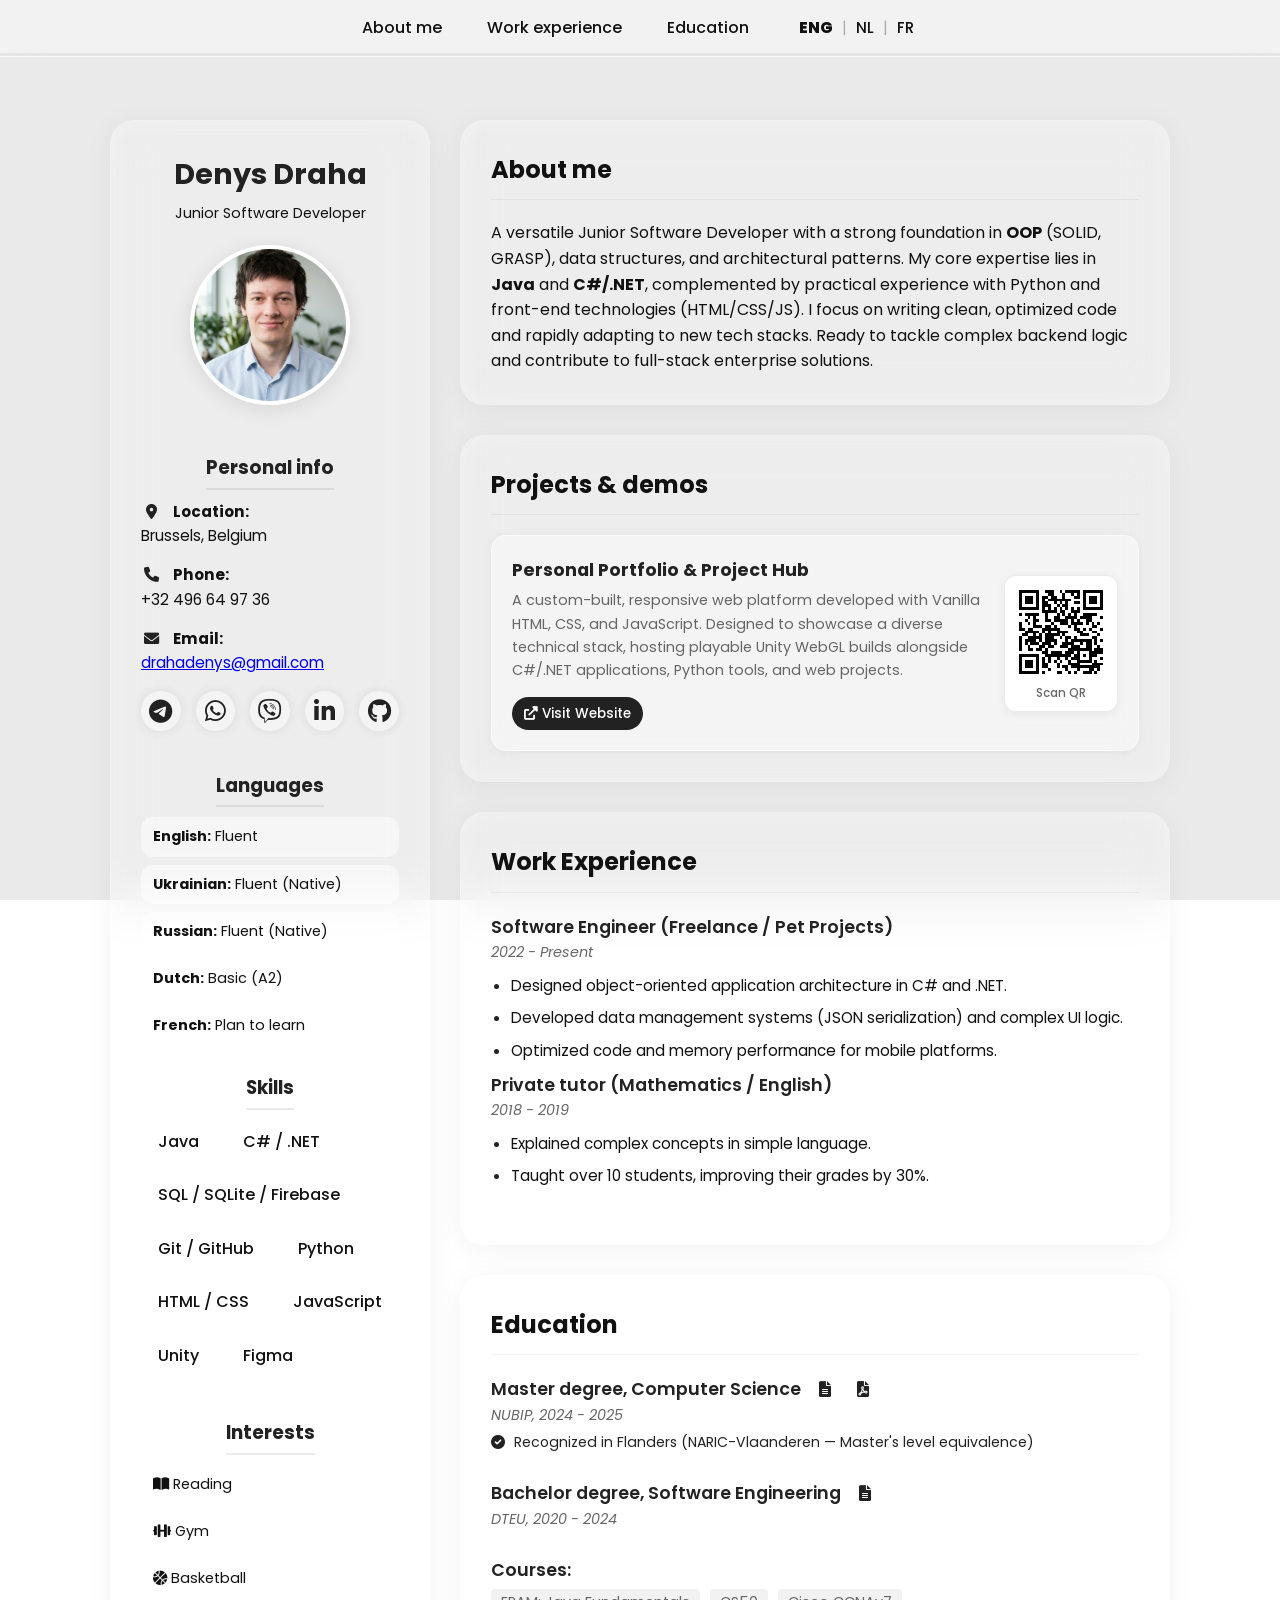
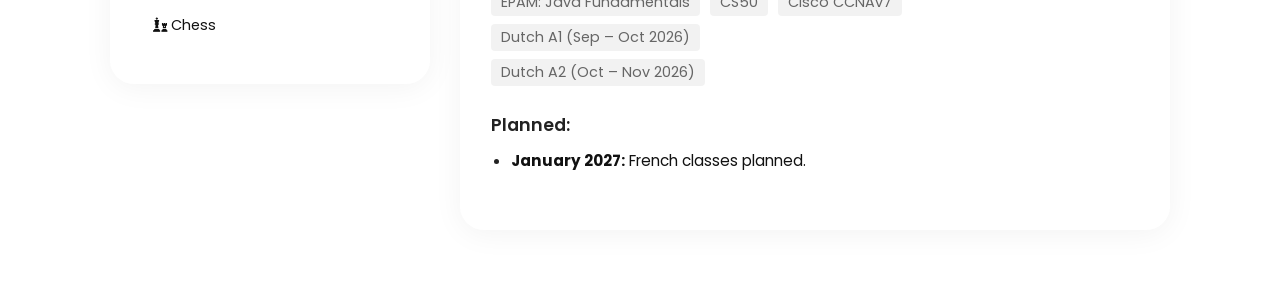
==== commit dfe978e7: "small upd in lang courses" ====
--- a/index.html
+++ b/index.html
@@ -216,6 +216,12 @@
                         <li>CS50</li>
                         <li>Cisco CCNAv7</li>
                     </ul>
+                    <ul class="tags">
+                        <li>Dutch A1 (Sep – Oct 2026)</li>
+                    </ul>
+                    <ul class="tags">
+                        <li>Dutch A2 (Oct – Nov 2026)</li>
+                    </ul>
                 </div>
 
                 <div class="item" style="margin-top: 20px;">
--- a/style.css
+++ b/style.css
@@ -469,8 +469,13 @@
 .tags {
     list-style: none;
     display: flex;
+    flex-wrap: wrap;
     gap: 10px;
     margin-top: 5px;
+}
+
+.tags + .tags {
+    margin-top: 8px;
 }
 
 .tags li {
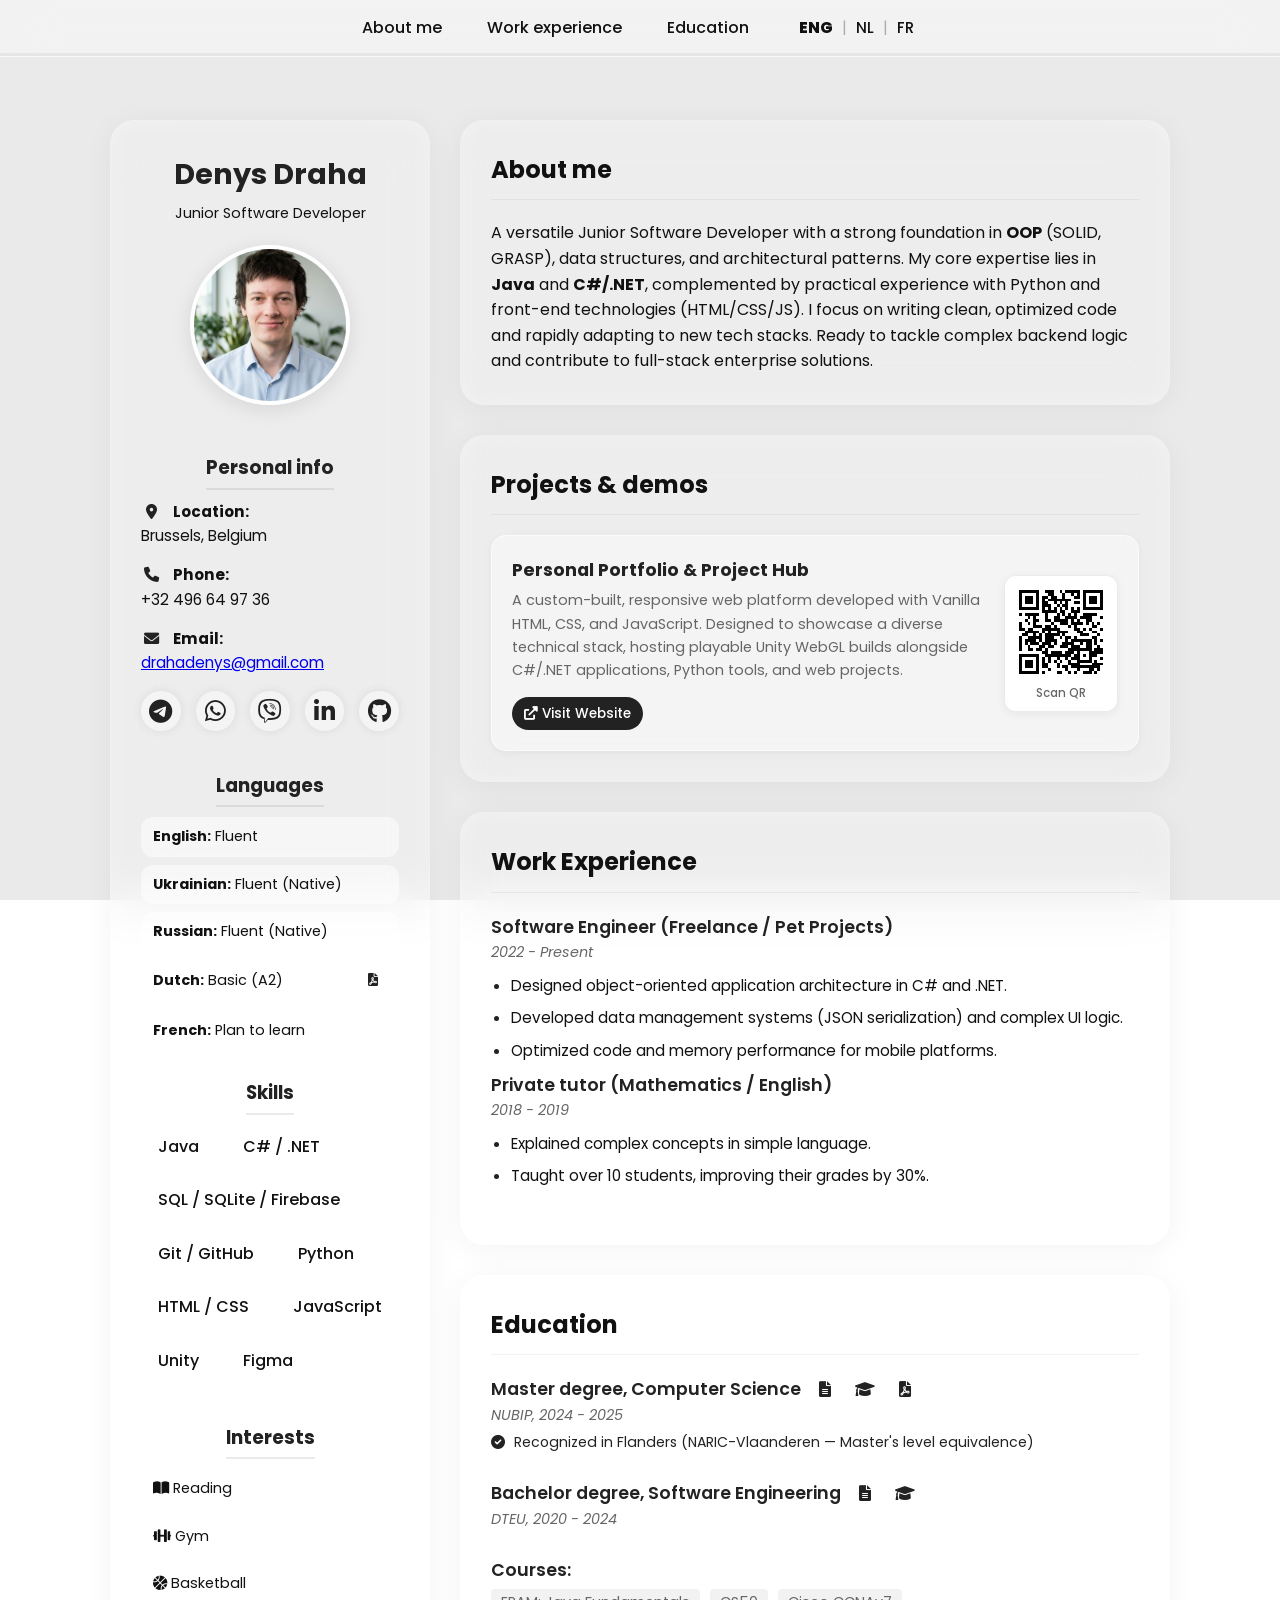
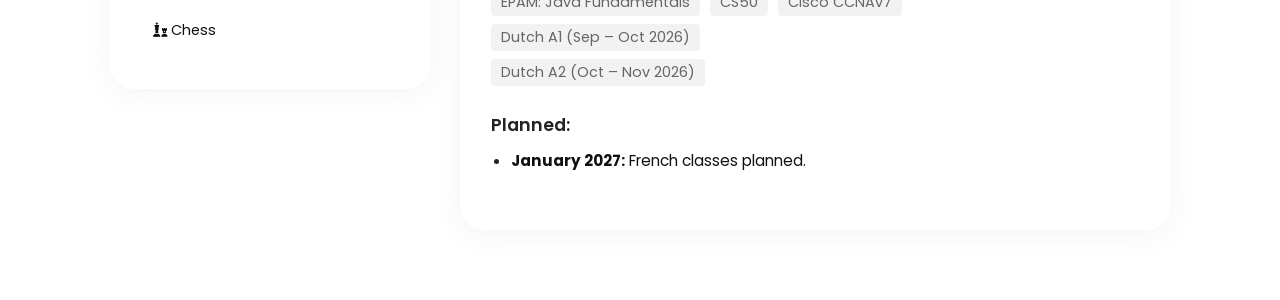
==== commit fb9b1b71: "diplomas added and certificates added" ====
--- a/index.html
+++ b/index.html
@@ -86,7 +86,16 @@
                     <li><strong>English:</strong> Fluent</li>
                     <li><strong>Ukrainian:</strong> Fluent (Native)</li>
                     <li><strong>Russian:</strong> Fluent (Native)</li>
-                    <li><strong>Dutch:</strong> Basic (A2)</li>
+                    <li class="lang-item-with-icon">
+                        <span><strong>Dutch:</strong> Basic (A2)</span>
+                        <a href="f17a36a51a259152a7ec55369fdb9ac9a5c9ae080976760f4be887e1884dffac.pdf"
+                            target="_blank" rel="noopener noreferrer"
+                            class="diploma-icon-btn view-diploma sidebar-cert-link"
+                            title="View Dutch A1 &amp; A2 Certificates (PDF)"
+                            aria-label="View Dutch language course certificates (PDF)">
+                            <i class="fas fa-file-pdf" aria-hidden="true"></i>
+                        </a>
+                    </li>
                     <li><strong>French:</strong> Plan to learn</li>
                 </ul>
 
@@ -189,6 +198,11 @@
                             title="View Diploma" aria-label="View Master's diploma">
                             <i class="fas fa-file-alt" aria-hidden="true"></i>
                         </button>
+                        <a href="20261006-1442.pdf" target="_blank" rel="noopener noreferrer"
+                            class="diploma-icon-btn view-diploma" title="View Master's Diploma (PDF)"
+                            aria-label="View Master's diploma scan (PDF)">
+                            <i class="fas fa-graduation-cap" aria-hidden="true"></i>
+                        </a>
                         <a href="N261035042_Beslissing_Getekend%20Denys%20Draha.pdf" target="_blank"
                             rel="noopener noreferrer" class="diploma-icon-btn view-diploma"
                             title="View Flanders Equivalence Certificate (PDF)"
@@ -206,6 +220,11 @@
                             title="View Diploma" aria-label="View Bachelor's diploma">
                             <i class="fas fa-file-alt" aria-hidden="true"></i>
                         </button>
+                        <a href="20261006-1439.pdf" target="_blank" rel="noopener noreferrer"
+                            class="diploma-icon-btn view-diploma" title="View Bachelor's Diploma (PDF)"
+                            aria-label="View Bachelor's diploma scan (PDF)">
+                            <i class="fas fa-graduation-cap" aria-hidden="true"></i>
+                        </a>
                     </h4>
                     <p class="meta">DTEU, 2020 - 2024</p>
                 </article>
--- a/style.css
+++ b/style.css
@@ -348,6 +348,19 @@
     font-size: 0.9em;
 }
 
+.simple-list li.lang-item-with-icon {
+    display: flex;
+    align-items: center;
+    justify-content: space-between;
+    gap: 8px;
+}
+
+.sidebar-cert-link {
+    margin-left: 0;
+    flex-shrink: 0;
+    font-size: 1em;
+}
+
 /* Соціальні іконки */
 .social-icons {
     margin-top: 15px;
